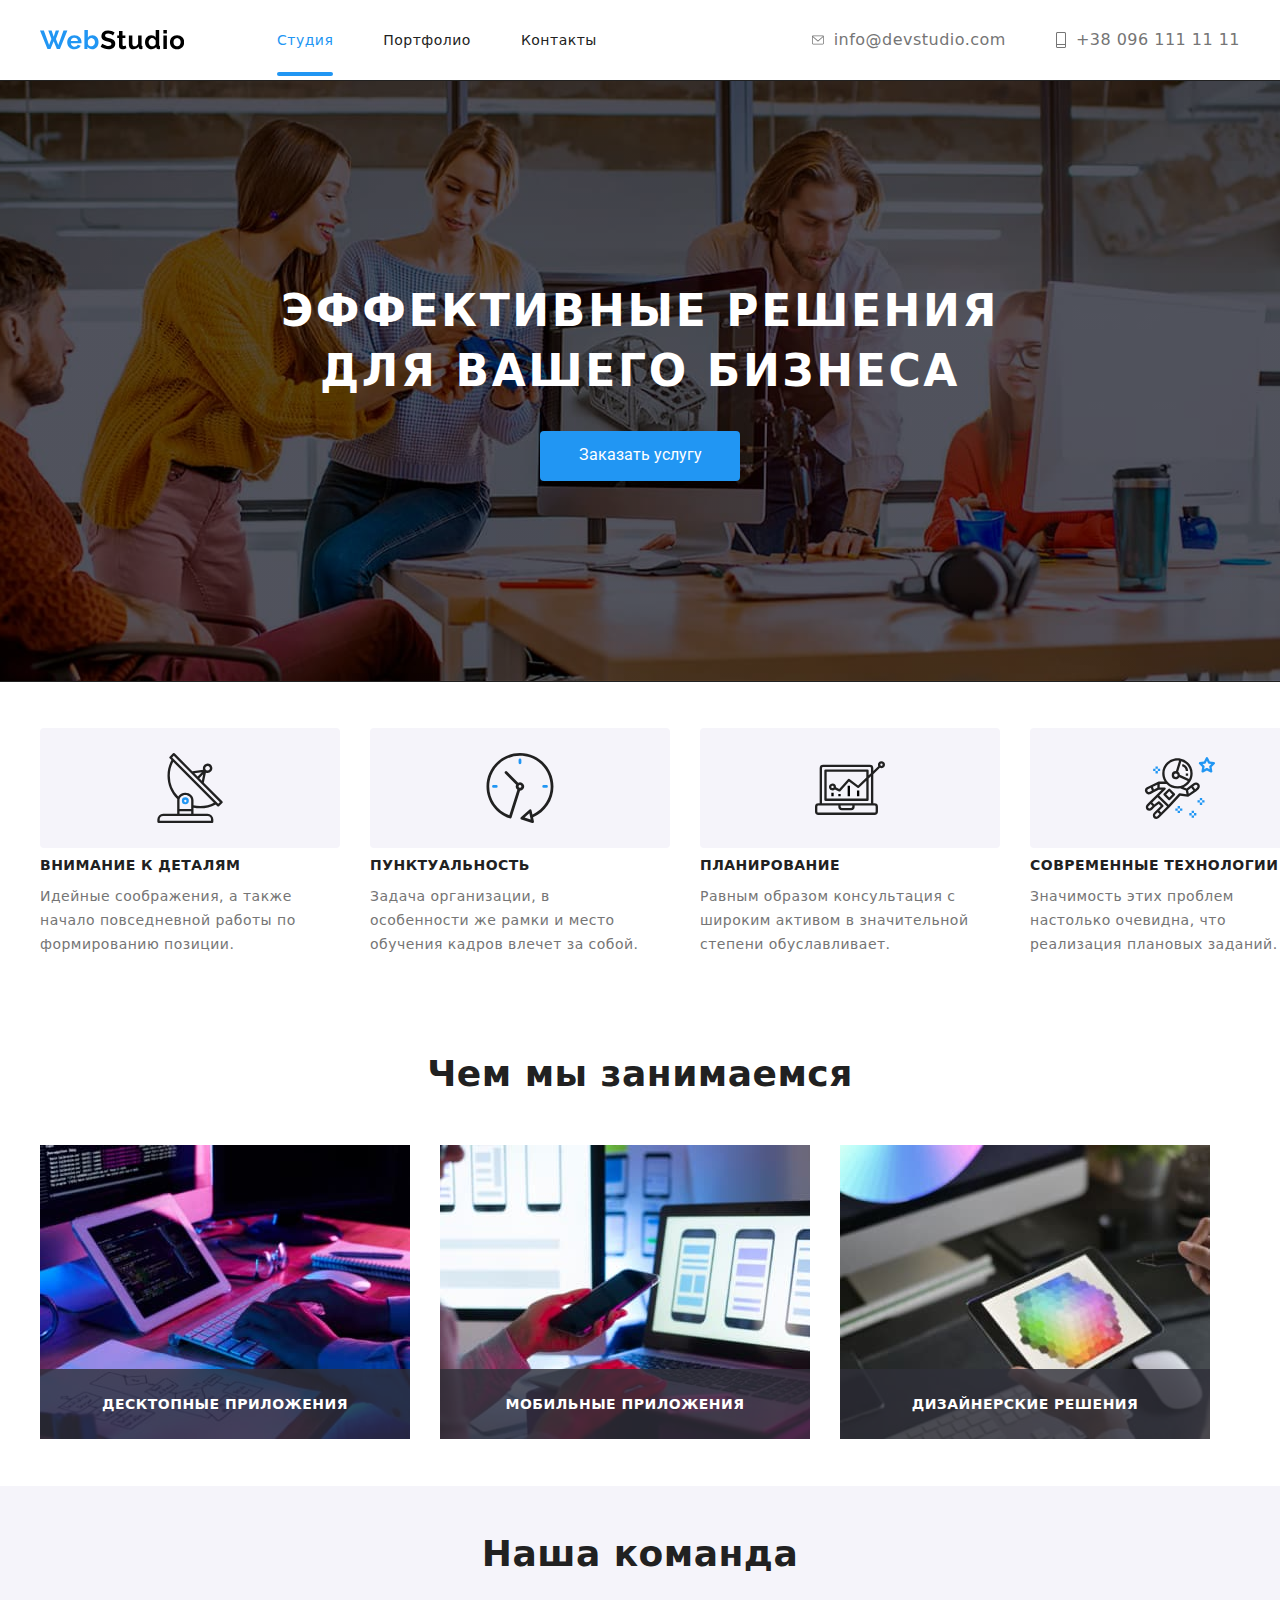
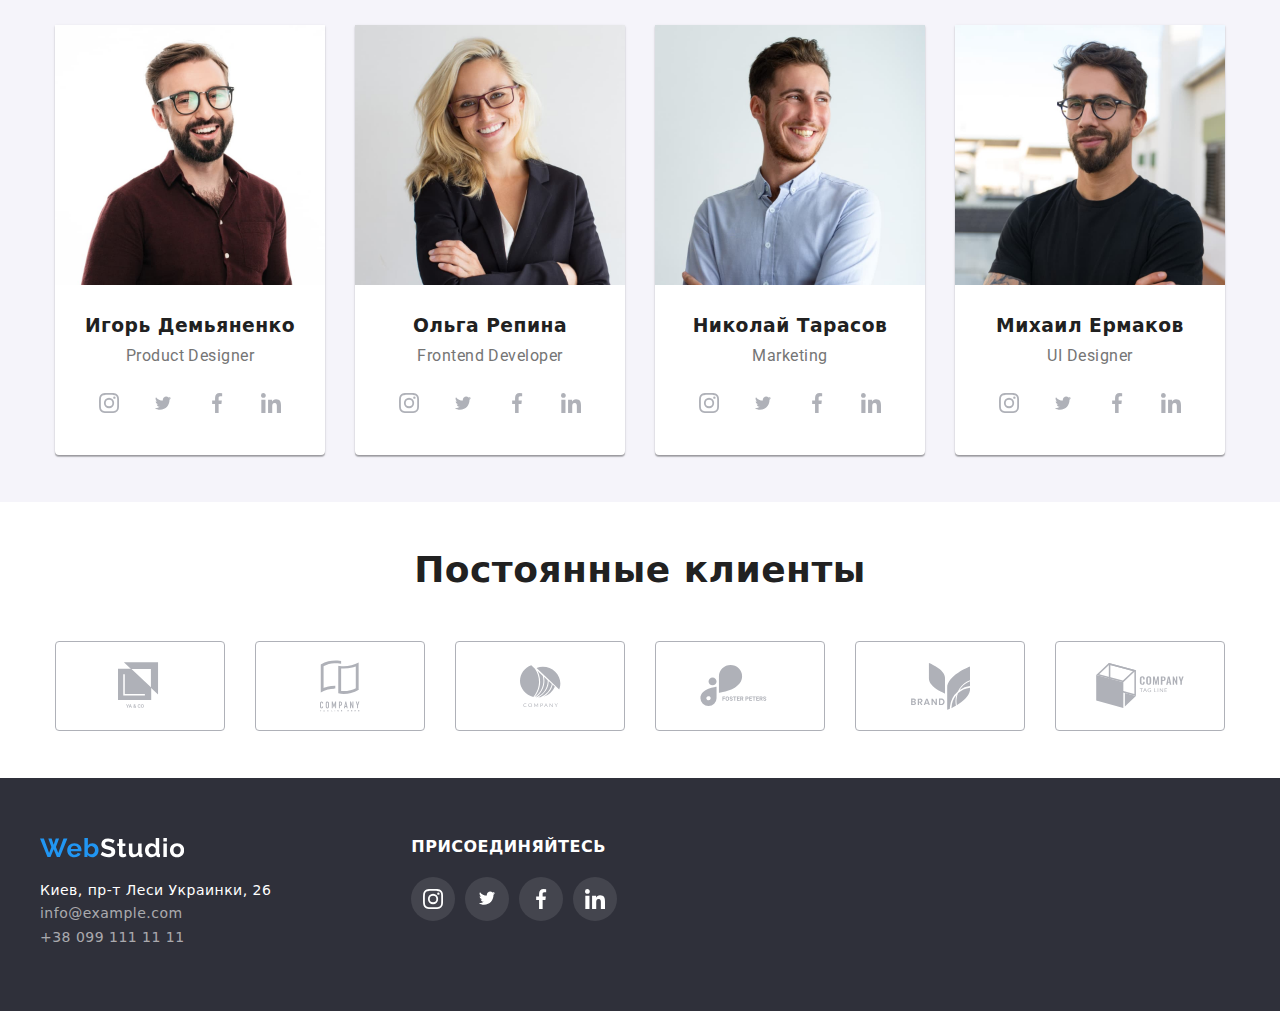
==== index.html @ a99de1c4 "first" ====
<!DOCTYPE html>
<html lang="ru">
<head>
    <meta charset="UTF-8">
    <meta name="viewport" content="width=device-width, initial-scale=1.0">
    <!-- Подключение стилей -->
    <link rel="stylesheet" href="./style.css">
    <link rel="stylesheet" href="https://cdnjs.cloudflare.com/ajax/libs/modern-normalize/1.0.0/modern-normalize.min.css">
    <link href="https://fonts.googleapis.com/css2?family=Roboto:wght@300;400;900&display=swap" rel="stylesheet">
    <title>Студия</title>
</head>
<body>
    <header class="header">
        <div class="conteiner">
        <div class="logo-logo"><a><img src="./img/WebStudio.svg" alt="логотип"></a></div>
        <nav class="main-nav">
            <ul class="nav-list">
                <li class="nav-list-li">
                <a class="studio first" href="">Студия</a>
                </li>
                <li class="nav-list-li">
                <a href="./portfolio.html">Портфолио</a>
                </li>
                <li class="nav-list-li">
                <a class="contacts-nav" href="">Контакты</a>
                </li>
            </ul>
        </nav>
            <ul class="contacts-head">
                <li class="mail">
                <a class="mailll" href="mailto:info@devstudio">
                    <svg class="mail-svg" height="16" width="12">
                        <use href="./img/sprite.svg#icon-mall-hover"></use>
                    </svg>info@devstudio.com</a>
                </li>
                <li>
                <a class="tell" href="tell:+38 096 111 11 11">
                    <svg class="mail-svg" height="16" width="10">
                        <use href="./img/sprite.svg#icon-Tell"></use>
                    </svg>+38 096 111 11 11</a>
                </li>
            </ul>
        </div>    
    </header>
    <main>
    <!----------HERO---------->  
        <section class="hero">
            <div class="overlay">
                <h1 class="hero-title">ЭФФЕКТИВНЫЕ РЕШЕНИЯ <br> ДЛЯ ВАШЕГО БИЗНЕСА</h1>
                <button class="buttonn" data-modal-open>Заказать услугу</button>
            </div>
        </section>
    <!-- Cпособности -->
        <section>
        <div class="conteiner">
            <ul class="ability-list">
                <li class="ability-list-li">
                    <div class="ability-icons">
                        <svg class="ability-icon" height="70">
                            <use href="./img/sprite.svg#icon-antenna"></use>
                        </svg>
                    </div>
                    <h3>Внимание к деталям</h3>
                    <p>Идейные соображения, а также начало повседневной работы по формированию позиции.</p>
                </li>
                <li class="ability-list-li">
                    <div class="ability-icons">
                        <svg class="ability-icon" height="70">
                            <use href="./img/sprite.svg#icon-Clock-1"></use>
                        </svg>
                    </div>
                    <h3>Пунктуальность</h3>
                    <p>Задача организации, в особенности же рамки и место обучения кадров влечет за собой.</p>
                </li>
                <li class="ability-list-li">
                    <div class="ability-icons">
                        <svg class="ability-icon" height="70">
                            <use href="./img/sprite.svg#icon-comp"></use>
                        </svg>
                    </div>
                    <h3>Планирование</h3>
                    <p>Равным образом консультация с широким активом в значительной степени обуславливает.</p>
                </li>
                <li class="ability-list-li">
                    <div class="ability-icons">
                        <svg class="ability-icon" height="70">
                            <use href="./img/sprite.svg#icon-astronaut-1"></use>
                        </svg>
                    </div>
                    <h3>Современные технологии</h3>
                    <p>Значимость этих проблем настолько очевидна, что реализация плановых заданий.</p>
                </li>
            </ul>
        </div>
        </section>
        <!-- Чем мы занимаемся-->
        <section>
        <div class="conteiner">
            <h2 class="gaget-title">Чем мы занимаемся</h2>
            <div>
                <ul class="gagets">
                    <li class="img-gagets">
                        <img src="./img/img1.jpg" width="370" height="294" alt="Компьютер"/>
                        <div class="whatwedo"><b class="what-title" >ДЕСКТОПНЫЕ ПРИЛОЖЕНИЯ</b></div>
                    </li>
                    <li class="img-gagets">
                        <img src="./img/img2.jpg" width="370" height="294" alt="Телефоны">
                        <div class="whatwedo"><b class="what-title">МОБИЛЬНЫЕ ПРИЛОЖЕНИЯ</b></div> 
                    </li>
                    <li class="img-gagets">
                        <img src="./img/img3.jpg" width="370" height="294" alt="Планшеты">
                        <div class="whatwedo"><b class="what-title">ДИЗАЙНЕРСКИЕ РЕШЕНИЯ</b></div>
                    </li>
                </ul>
            </div>
        </div>
        </section>
        <!--Команда-->      
        <section class="team-conteiner">
            <div class="conteiner">
                <h2 class="team-title">Наша команда</h2>
                <ul class="team">
                    <li class="worker">
                        <img src="./img/img.jpg" width="270" height="260" alt="Игорь_Демьяненко"/>
                        <h3 class="name">Игорь Демьяненко</h3>
                        <p class="profession">Product Designer</p>
                        <ul class="list-masanger">
                            <li class="li-masanger">
                                <a class="masanger-link" href="">
                                <svg class="mesanger-icon" height="20" width="20">
                                <use href="./img/sprite.svg#icon-instagram"></use>
                                </svg></a>
                            </li>
                            <li class="li-masanger">
                                <a class="masanger-link" href="">
                                <svg class="mesanger-icon" height="16.25" width="20">
                                <use href="./img/sprite.svg#icon-twitter"></use>
                                </svg></a>
                            </li>
                            <li class="li-masanger">
                                <a class="masanger-link" href="">
                                <svg class="mesanger-icon" height="20" width="20">
                                <use href="./img/sprite.svg#icon-facebook"></use>
                                </svg></a>
                            </li>
                            <li class="li-masanger">
                                <a class="masanger-link" href="">
                                <svg class="mesanger-icon" height="20" width="20">
                                <use href="./img/sprite.svg#icon-linkedin"></use>
                                </svg></a>
                            </li>
                        </ul>
                    </li>
                    <li class="worker">
                        <img src="./img/img (1).jpg" width="270" height="260" alt="Ольга_Репина">
                        <h3 class="name">Ольга Репина</h3>
                        <p class="profession">Frontend Developer</p>
                        <ul class="list-masanger">
                        <li class="li-masanger">
                            <a class="masanger-link" href="">
                            <svg class="mesanger-icon" height="20" width="20">
                            <use href="./img/sprite.svg#icon-instagram"></use>
                            </svg></a>
                        </li>
                        <li class="li-masanger">
                            <a class="masanger-link" href="">
                            <svg class="mesanger-icon" height="16.25" width="20">
                            <use href="./img/sprite.svg#icon-twitter"></use>
                            </svg></a>
                        </li>
                        <li class="li-masanger">
                            <a class="masanger-link" href="">
                            <svg class="mesanger-icon" height="20" width="20">
                            <use href="./img/sprite.svg#icon-facebook"></use>
                            </svg></a>
                        </li>
                        <li class="li-masanger">
                            <a class="masanger-link" href="">
                            <svg class="mesanger-icon" height="20" width="20">
                            <use href="./img/sprite.svg#icon-linkedin"></use>
                            </svg></a>
                        </li>
                        </ul>
                    </li>
                    <li class="worker">
                        <img src="./img/img (2).jpg" width="270" height="260" alt="Николай_Тарасов">
                        <h3 class="name">Николай Тарасов</h3>
                        <p class="profession">Marketing</p>
                        <ul class="list-masanger">
                            <li class="li-masanger">
                                <a class="masanger-link" href="">
                                <svg class="mesanger-icon" height="20" width="20">
                                <use href="./img/sprite.svg#icon-instagram"></use>
                                </svg></a>
                            </li>
                            <li class="li-masanger">
                                <a class="masanger-link" href="">
                                <svg class="mesanger-icon" height="16.25" width="20">
                                <use href="./img/sprite.svg#icon-twitter"></use>
                                </svg></a>
                                </li>
                            <li class="li-masanger">
                                <a class="masanger-link" href="">
                                <svg class="mesanger-icon" height="20" width="20">
                                <use href="./img/sprite.svg#icon-facebook"></use>
                                </svg></a>
                            </li>
                            <li class="li-masanger">
                                <a class="masanger-link" href="">
                                <svg class="mesanger-icon" height="20" width="20">
                                <use href="./img/sprite.svg#icon-linkedin"></use>
                                </svg></a>
                            </li>
                        </ul>
                    </li>
                    <li class="worker">
                        <img src="./img/img (3).jpg" width="270" height="260" alt="Михаил_Ермаков">
                        <h3 class="name">Михаил Ермаков</h3>
                        <p class="profession">UI Designer</p>
                        <ul class="list-masanger">
                            <li class="li-masanger">
                                <a class="masanger-link" href="">
                                <svg class="mesanger-icon" height="20" width="20">
                                <use href="./img/sprite.svg#icon-instagram"></use>
                                </svg></a>
                            </li>
                            <li class="li-masanger">
                                <a class="masanger-link" href="">
                                <svg class="mesanger-icon" height="16.25" width="20">
                                <use href="./img/sprite.svg#icon-twitter"></use>
                                </svg></a>
                            </li>
                            <li class="li-masanger">
                                <a class="masanger-link" href="">
                                <svg class="mesanger-icon" height="20" width="20">
                                <use href="./img/sprite.svg#icon-facebook"></use>
                                </svg></a>
                            </li>
                            <li class="li-masanger">
                                <a class="masanger-link" href="">
                                <svg class="mesanger-icon" height="20" width="20">
                                <use href="./img/sprite.svg#icon-linkedin"></use>
                                </svg></a>
                            </li>
                        </ul>
                    </li>
                </ul>
            </div>
        </section>
        <!----------ПОСТОЯННЫЕ КЛИЕНТЫ---------->
        <section>
            <div class="conteiner">
                <h2 class="team-title">Постоянные клиенты</h2>
                <ul class="clients">
                    <li class="clients-li">
                        <a class="svg-link" href="">
                            <svg class="company" width="44.27" height="49.23">
                                <use href="./img/sprite.svg#icon-YaCo"></use>
                            </svg>
                        </a>
                    </li>
                    <li class="clients-li">
                        <a class="svg-link" href="">
                            <svg class="company" width="40" height="52">
                                <use xlink:href="./img/sprite.svg#icon-company"></use>
                            </svg>
                        </a>
                    </li>
                    <li class="clients-li">
                        <a class="svg-link" href="">
                            <svg class="company" width="41" height="42.6">
                                <use xlink:href="./img/sprite.svg#icon-Company2"></use>
                            </svg>
                        </a>
                    </li>
                    <li class="clients-li">
                        <a class="svg-link" href="">
                            <svg class="company" width="79.66" height="42.02">
                                <use xlink:href="./img/sprite.svg#icon-Foster"></use>
                            </svg>
                        </a>
                    </li>
                    <li class="clients-li">
                        <a class="svg-link" href="">
                            <svg class="company" width="59" height="47">
                                <use xlink:href="./img/sprite.svg#icon-Brand"></use>
                            </svg>
                        </a>
                    </li>
                    <li class="clients-li">
                        <a class="svg-link" href="">
                            <svg class="company" width="88.48" height="45.44">
                                <use xlink:href="./img/sprite.svg#icon-TagLine"></use>
                            </svg>
                        </a>
                    </li>
                </ul>
            </div>
        </section>
    </main>
    <footer>
        <div class="conteiner">
            <ul class="footer-item">
                <li><a><img class="logo-footer" src="./img/WebStudio_white.svg" alt="логотип"></a>
                        <ul class="adress">
                            <li class="adres">Киев, пр-т Леси Украинки, 26<br/></li>
                            <li class="footer-con"><a class="footer-cont" href="mailto:info@example.com">info@example.com</a><br/></li>
                            <li class="footer-contents"><a class="footer-cont" href="tell:+38 099 111 11 11">+38 099 111 11 11</a></li>
                        </ul>
                </li>
                <li class="comeon-Li">
                    <b class="comeon">ПРИСОЕДИНЯЙТЕСЬ</b>
                    <ul class="footer-item2">
                        <li class="li-masanger2">
                            <a class="masanger-link2" href="">
                            <svg class="mesanger-icon2" height="20" width="20">
                            <use href="./img/sprite.svg#icon-instagram"></use>
                            </svg></a>
                        </li>
                        <li class="li-masanger2">
                            <a class="masanger-link2" href="">
                            <svg class="mesanger-icon2" height="16.25" width="20">
                            <use href="./img/sprite.svg#icon-twitter"></use>
                            </svg></a>
                        </li>
                        <li class="li-masanger2">
                            <a class="masanger-link2" href="">
                            <svg class="mesanger-icon2" height="20" width="20">
                            <use href="./img/sprite.svg#icon-facebook"></use>
                            </svg></a>
                        </li>
                        <li class="li-masanger2">
                            <a class="masanger-link2" href="">
                            <svg class="mesanger-icon2" height="20" width="20">
                            <use href="./img/sprite.svg#icon-linkedin"></use>
                            </svg></a>
                        </li>
                    </ul>
                </li>
            </ul>
        </div>
    </footer>
    <div class="backdrop is-hidden" data-modal>
        <div class="modal">
            <buttom class="modal-buttom" data-modal-close>
                <svg height="30" width="30">
                    <use xlink:href="./img/symbol-defs.svg#icon-close"></use>
                </svg>
            </buttom>
        </div>
    </div>
    <script src="./modal.js"></script>
    </body>
</html>
---- style.css ----
*,
*::before,
*::after {
margin: 0;
padding: 0;
border: 0;
}

* {
text-decoration: none;
list-style: none;
}
:root {
    --color-black: #212121;
    --color-gray: #757575;
    --color-wight: #FFFFFF;
    --color-blue: #2196F3;
    --color-gray-transparent: rgba(255, 255, 255, 0.6);
    --timing-function: cubic-bezier(0.4, 0, 0.2, 1);
}
body {
    font-family: Roboto, sans-serif;
    letter-spacing: 0.03em;
    color: var(--color-black);
    }
ul {
    list-style: none;
}
a {
    text-decoration: none;
}

img {
    display: block;
}

.conteiner {
    width: 1230px;
    padding-left: 15px;
    padding-right: 15px;
    margin: 0 auto; 
    }

/*========= header ==========*/
.nav-list a:hover {
    color:var(--color-blue);
    opacity: 1;
    transition: opacity 250ms var(--timing-function);
}
header .conteiner {
    display: flex;
    align-items: center;
    border-bottom: 1px solid #ECECEC;
}
.nav-list {
    display: flex;
    align-items: center;
    padding-top: 32px;
    padding-bottom: 32px;
    font-weight: 500;
    font-size: 14px;
    line-height: 16px;
}
.logo-logo {
    margin-right: 93px;
    align-items: center;
}
.nav-list-li:not(:last-child) {
    margin-right: 50px;
}
.nav-list.studio {
    text-transform: capitalize;
    font-size: 14px;
    font-weight: 500;
    line-height: 1.14;
    color:var(--color-black);
    letter-spacing: 0.02 em;
}
.studio {
    position: relative;
    color:var(--color-black);
    
    font-weight: 500;
}
.studio::after {
    content: "";
    display: block;
    box-sizing: border-box;
    position: absolute;
    bottom: 0;
    width: 100%;
    height: 4px;
    background: var(--color-blue);
    border-radius: 2px;
    }
.first {
    position: relative;
    color:var(--color-blue); 
    padding-bottom: 28px;
}
.studio.first {
    color:var(--color-blue);
}
.first::after {
    content: "";
    display: block;
    box-sizing: border-box;
    position: absolute;
    bottom: 0;
    width: 100%;
    height: 4px;
    background: var(--color-blue);
    border-radius: 2px;
    }
.main-nav a {
    color:var(--color-black);
}
.contacts-head a:hover {
    color:var(--color-blue);
    opacity: 1;
    transition: opacity 250ms var(--timing-function);
}
.contacts-head {
    display: flex;
    align-items: center;
    margin-left: auto;
}
.contacts-head2 {
    display: flex;
    align-items: center;
    margin-left: auto;
}
.mail {
    margin-right: 50px;
    align-items: center;
}

.mailll {
    color:var(--color-gray)
}
.mail-svg {
    margin-right: 10px;
    fill: currentColor;
    vertical-align: middle;
}
.tell {
    color:var(--color-gray);
}

/*==========HERO==========*/
.hero {
    text-align: center;
    background: #2F303A;
    left: 0px;
    top: 80px;
    padding-bottom: 200px;
    padding-top: 200px;
    max-width: 1600px;
    min-height: 480px;
    margin-right: auto;
    margin-left: auto;
    outline: 1px solid var(--color-black);
    background-image: linear-gradient(
        to right,
        rgba(0, 0, 0, 0.4),
        rgba(0, 0, 0, 0.4)
        ),
        url(./img/hero.jpg);
    background-repeat: no-repeat;
    background-position: center;
    background-size: cover;
}

.hero-title {
    font-weight: 900;
    font-size: 44px;
    line-height: 1.36;
    letter-spacing: 0.06em;
    text-transform: uppercase;
    color: #FFFFFF;
    margin-bottom: 30px;
}
.hero button {
    font-family: Roboto;
    min-width: 200px;
    padding: 10px 32px;
    height: 50px;
    left: 700px;
    background: var(--color-blue);
    border-radius: 4px;
    box-shadow: 0px 4px 4px rgba(0, 0, 0, 0.15);
}
.buttonn {
    color: var(--color-wight);
    padding: 200px 700px;
}
/*==========МОДАЛЬНОЕ ОКНО==========*/
.backdrop {
    position: fixed;
    top: 0;
    left: 0;
    width: 100%;
    height: 100%;
    background-color:rgba(0, 0, 0, 0.2);
}
.is-hidden {
    opacity: 0;
    pointer-events: none;
}
.is-hidden .modal {
    transform: translate(-50%, -50%) scale(0.9);
}

.modal {
    position: absolute;
    top: 50%;
    left: 50%;
    transform: translate(-50%, -50%) scale(1);
    transition: transform 250ms var(--timing-function);
    width: 528px;
    height: 581px;
    background: #FFFFFF;
    box-shadow: 0px 1px 3px rgba(0, 0, 0, 0.12), 0px 1px 1px rgba(0, 0, 0, 0.14), 0px 2px 1px rgba(0, 0, 0, 0.2);
    border-radius: 4px;
}
.modal-buttom {
    position: absolute;
    top: 8px;
    right: 8px;
}
/*========== Способности ==========*/
.ability-icons {
    background: #F5F4FA;
    border-radius: 4px;
    height: 120px;
}
.ability-icon{
    display: inline-block;
    text-align: center;
    margin-top: 25px;

}
.ability-list {
    display: flex;
    justify-content: space-around;
    padding-top:47px;
    padding-bottom: 47px;
}
.ability-list-li:not(:last-child) {
    margin-right: 30px;
}

.ability-list h3 {
    color: #212121;
    width: 270px;
    height: 16px;
    text-transform: uppercase;
    font-size: 14px;
    line-height: 1.14;
    margin-top: 10px;
}
.ability-list p {
    color: #757575;
    width: 270px;
    height: 75px;
    font-size: 14px;
    font-style: normal;
    font-weight: normal;
    font-size: 14px;
    line-height: 24px;
    margin-top: 10px;
    }
/*========== Чем мы занимаемся ==========*/
.gaget-title {
    font-size: 36px;
    line-height: 42px;
    text-align: center;
    padding-top: 47px;
}
.gagets {
    display: flex;
    padding-bottom: 47px;
}
.img-gagets {
    position: relative;
    margin-top: 50px;
}
.img-gagets.img-gagets:not(:last-child) {
margin-right: 30px;
}
.whatwedo {
    position: absolute;
    bottom: 0;
    left: 0;
    width: 100%;
    height: 70px;
    background-color: rgba(47, 48, 58, 0.8);
}
.what-title {
    position: absolute;
    top: 50%;
    left: 50%;
    transform: translate(-50%, -50%);
    font-size: 14px;
    line-height: 16px;
    white-space: nowrap;
}

/*========== Наша команда ========== */
.team-conteiner {
background-color: #F5F4FA;
}   
.team-title {
    font-size: 36px;
    line-height: 42px;
    padding-top: 47px;
    text-align: center;
}
.team {
    display: flex;
    justify-content: center;
    margin-top: 50px;
    text-align: center;
    padding-bottom: 47px;
}
.team li:not(:last-child) {
    margin-right: 30px;
}
.worker {
    background:var(--color-wight);
    box-shadow: 0px 1px 3px rgba(0, 0, 0, 0.12), 0px 1px 1px rgba(0, 0, 0, 0.14), 0px 2px 1px rgba(0, 0, 0, 0.2);
    border-radius: 0px 0px 4px 4px;
}
.team h3 {
    margin-top: 30px;
    text-align: center;
}
.team p {
    font-family: Roboto;
    font-size: 16px;
    line-height: 19px;
    color: #757575;
    margin-top: 10px;
}
.list-masanger {
    display: flex;
    justify-content: center;
    text-align: center;
    margin-bottom: 30px;
    margin-top: 16px;
}
.list-masanger .li-masanger:not(:last-child) {
    margin-right: 10px;
}
.li-masanger .masanger-link {
    display: flex;
    width: 44px;
    height: 44px;
    box-sizing: border-box;
    border-radius: 50%;
    background-color: var(--color-wight);

}
.masanger-link:hover {
    background-color: #2196F3;
    opacity: 1;
    transition: opacity 250ms var(--timing-function);
}
.mesanger-icon {
    fill: #AFB1B8;
    margin: auto;
}
.mesanger-icon:hover {
    fill: var(--color-wight);
    opacity: 1;
    transition: opacity 250ms var(--timing-function);
}
/*==========ПОСТОЯННЫЕ КЛИЕНТЫ==========*/
.clients {
    display: flex;
    justify-content: center;
    margin-top: 50px;
    text-align: center;
    padding-bottom: 47px;
}

.clients-li .svg-link:hover {
    color:var(--color-blue);
    border: 1px solid var(--color-blue);
    transition: opacity 250ms var(--timing-function);
}
.clients li:not(:last-child) {
    margin-right: 30px;
}
.clients-li .svg-link {
    display: flex;
    width: 170px;
    height: 90px;
    border: 1px solid #AFB1B8;
    box-sizing: border-box;
    border-radius: 4px;
    color: #AFB1B8;
    }
.company {
    margin: auto;
    fill: currentColor;
}

/*========== Подвал =========*/

footer {
    background: #2F303A;
    padding-top: 60px;
    padding-bottom: 60px;
}

.adres {
    color: var(--color-wight);
    font-size: 14px;
    line-height: 24px;
    margin-top: 20px;
} 
.adress a {
font-size: 14px;
line-height: 1.67;
color: rgba(255, 255, 255, 0.6);
font-style: normal;
}
.footer-cont {
    margin-top: 9px;
}
.footer-item {
    display: flex;
}
.footer-item li {
    margin-right: 70px;
}
.footer-item2 {
    display: flex;
    justify-content: center;
    text-align: center;
    margin-bottom: 30px;
    margin-top: 20px;
}
.li-masanger2 .masanger-link2 {
    display: flex;
    width: 44px;
    height: 44px;
    box-sizing: border-box;
    border-radius: 50%;
    background-color: rgba(255, 255, 255, 0.1);
}
.footer-item2 .li-masanger2:not(:last-child) {
    margin-right: 10px;
}
.mesanger-icon2 {
    fill: var(--color-wight);
    margin: auto;
}
.masanger-link2:hover {
    background-color: #2196F3;
    transition: opacity 250ms var(--timing-function);
}
b {
    color: var(--color-wight);
}

/*========== Стили к портфолио========== */
.portfolio {
    color:var(--color-black);
    font-style: normal;
    font-weight: 500;
}
.first {
    color:var(--color-blue); 
}
.portfolio.first {
    color:var(--color-blue);
}
.buttom:hover, .buttom:focus {
    background-color: var(--color-blue);
    color: var(--color-wight);
    transition: opacity 250ms var(--timing-function);
}

.buttom {
    min-width: 73px;
    text-transform: capitalize;
    font-weight: 500;
    font-size: 16px;
    line-height: 1.63;
    background: #F5F4FA;
    border-radius: 4px;
    border-color: var(--color-wight);
    box-shadow:none;
    padding: 6px 22px;
}
.buttom-button{
    display: flex;
    margin-top: 100px;
    padding-left: 280px;
}
.buttom-button button{
    text-align: center;
    margin-right: 8px;
    }


.name-progect {
    width: 322px;
    font-style: normal;
    font-weight: bold;
    font-size: 18px;
    line-height: 36px;
    letter-spacing: 0.06em;
    white-space: nowrap;
    color: var(--color-black);
}

.progect-what {
    font-size: 16px;
    line-height: 1.87;
    color: #757575;
    font-weight: 400;
}

.progect-list {
    overflow: hidden;
    padding-top: 56px;
    padding-bottom: 94px;
    display: flex;
    flex-wrap: wrap;
    justify-content: space-between;
}


.progect-list-li {
    margin-bottom: 30px;
    background: #FFFFFF;
    border: 1px solid #EEEEEE;
    box-sizing: border-box;

}
.progect-list-li:hover {
    box-shadow: 0px 1px 1px rgba(0, 0, 0, 0.12), 0px 4px 4px rgba(0, 0, 0, 0.06), 1px 4px 6px rgba(0, 0, 0, 0.16);
    transition: opacity 250ms var(--timing-function);
}

.progect-list h3 {
    width: 322px;
}
.progect-list .name-progect {
    margin-top: 20px;
    padding-left: 24px;
}
.progect-list .progect-what {
    width: 322px;
    font-size: 16px;
    line-height: 30px;
    font-family: Roboto;
    color: #757575;
    margin-top: 4px;
    margin-bottom: 20px;
    padding-left: 24px;
}

.overlay {
    position: relative;
    overflow: hidden;
}
.overlay-p {
    position: absolute;
    top: 0;
    left: 0;
    width: 100%;
    height: 100%;
    font-size: 18px;
    line-height: 28px;
    color: var(--color-wight);
    background-color: rgba(33, 150, 243, 0.9);
    transform: translateY(100%);
    
}
.overlay:hover .overlay-p {
    transform: translateY(0);
    transition: 250ms var(--timing-function);
}
.corona {
    position: absolute;
    height: 50%;
    width: 322px;
    top: 50%;
    left: 50%;
    transform: translate(-50%, -50%);
}
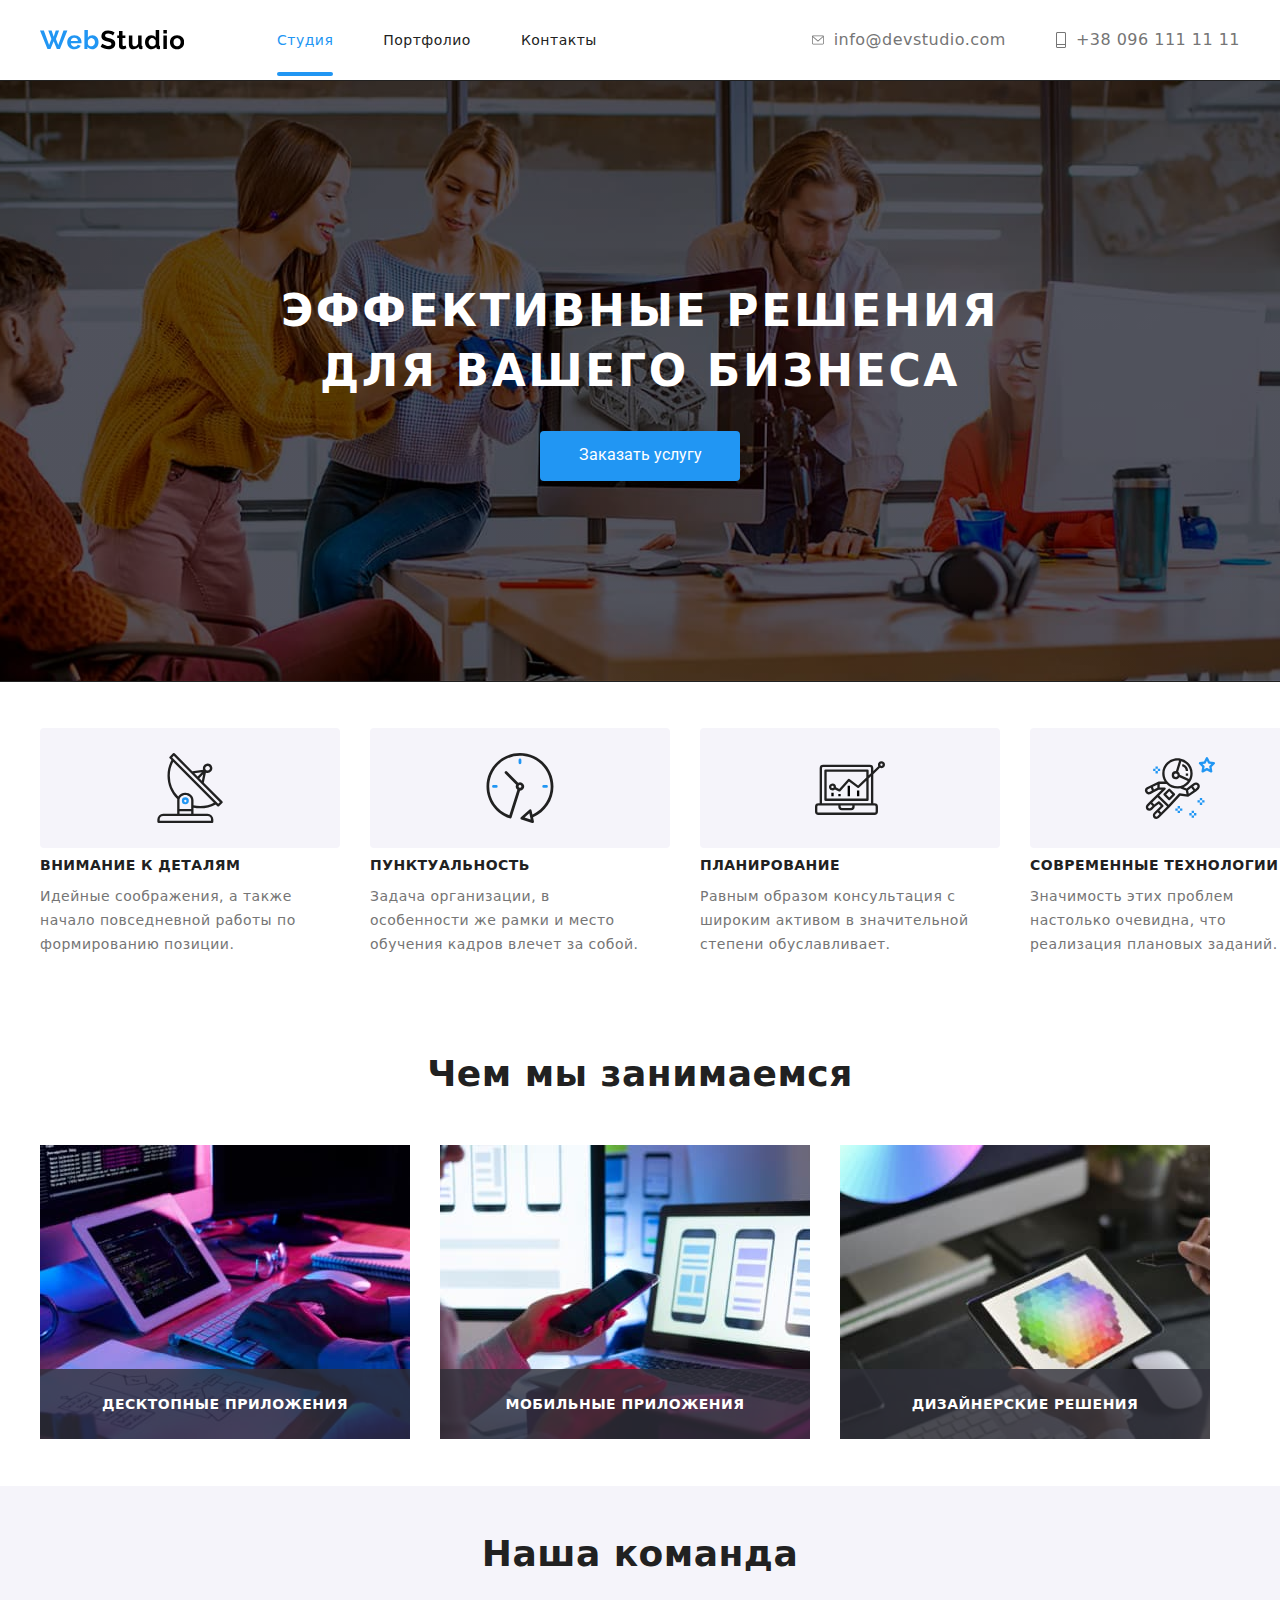
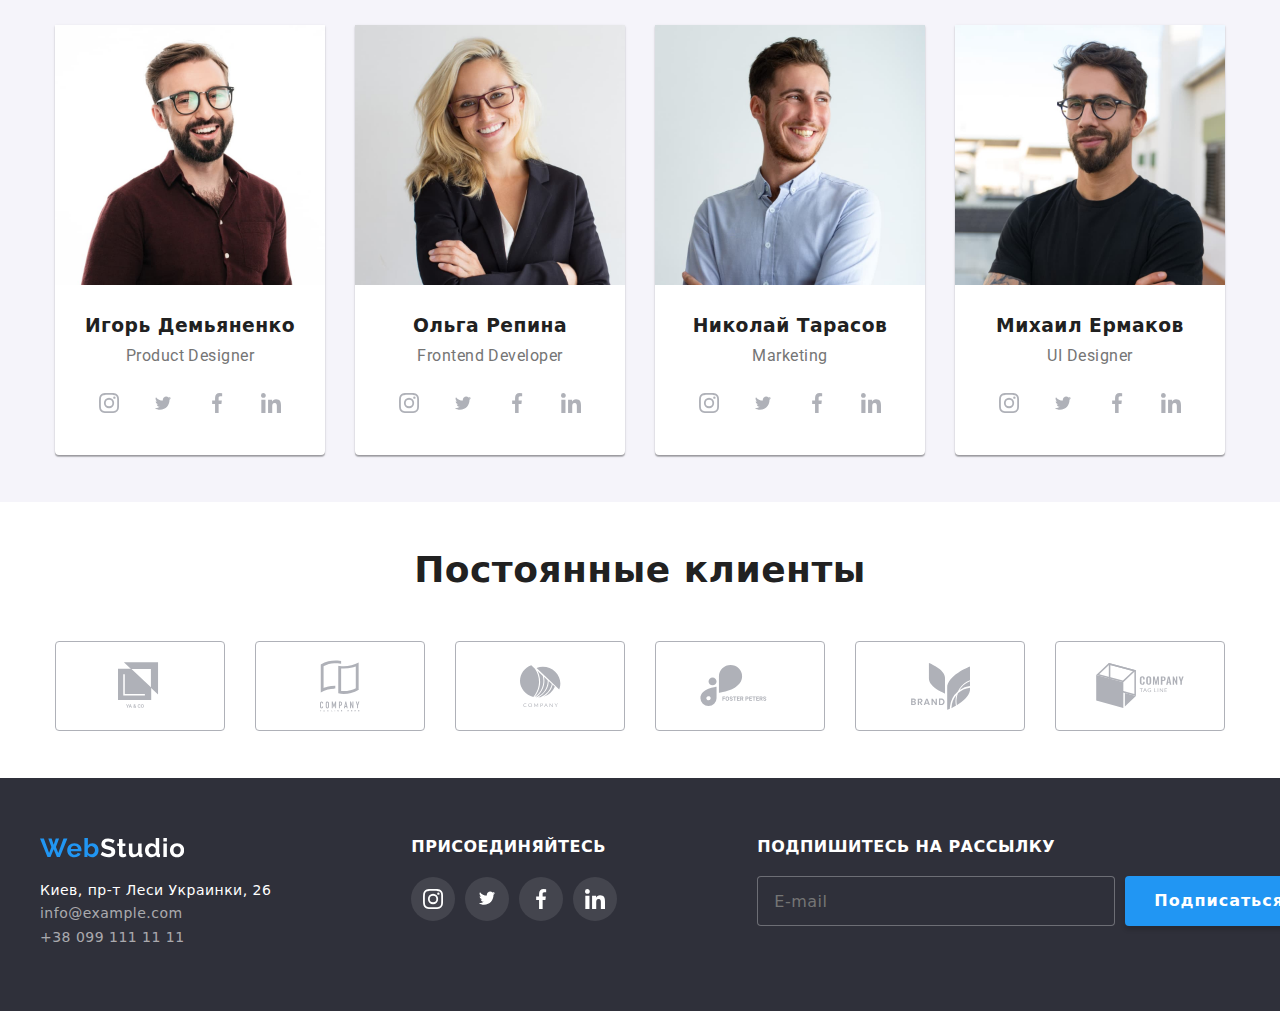
==== commit 938cd995: "done" ====
--- a/index.html
+++ b/index.html
@@ -337,14 +337,69 @@
                         </li>
                     </ul>
                 </li>
+                <li class="footeer-item">
+                    <b class="join">Подпишитесь на рассылку</b>
+                    <form action="" class="footer-form">
+                    <input type="email" name="email" placeholder="E-mail" class="footer-input" autocomplete="off"/>
+                    <button type="submit" class="button primary">
+                        Подписаться
+                        <svg class="icon-send">
+                            <use href="./img/symbol-defss.svg#icon-icon-send"></use>
+                        </svg>
+                    </button>
+                    </form>
+                </li>
             </ul>
         </div>
     </footer>
     <div class="backdrop is-hidden" data-modal>
         <div class="modal">
+            <form action="#" class="form-modal" autocomplete="off">
+                <h4 class="title-form">Оставьте свои данные, мы вам перезвоним</h4>
+                <div class="form-field">
+                    <label for="name">Имя</label>
+                    <div class="icon-input">
+                        <input id="name" type="text" name="name" class="input">
+                        <svg class="modal-icon" width="18" height="18">
+                            <use xlink:href="./img/symbol-defss.svg#icon-person-black-18dp-1"></use>
+                        </svg>
+                    </div>
+                </div>
+                <div class="form-field">
+                    <label for="tell">Телефон</label>
+                    <div class="icon-input">
+                        <input id="tell" type="tell" name="tell" class="input">
+                        <svg class="modal-icon" width="18" height="18">
+                            <use href="./img/symbol-defss.svg#icon-phone-black-18dp-1"></use>
+                        </svg>
+                    </div>
+                </div>
+                <div class="form-field">
+                <label for="email">Почта</label>
+                    <div class="icon-input">
+                        <input id="email" type="email" name="email" class="input">
+                        <svg class="modal-icon" width="18" height="18">
+                            <use href="./img/symbol-defss.svg#icon-email-black-18dp-1"></use>
+                        </svg>
+                    </div>
+                </div>
+                <div class="form-field text-comments">
+                    <label for="coments">Комментарий</label>
+                    <textarea name="coments" id="coments" placeholder="Введите текст"></textarea>
+                </div>
+                <div class="form-field checkbox-field">
+                    <label class="label label-rules">
+                    <input type="checkbox" name="policy" class="checkbox" />
+                    <span class="icon-checkbox"></span>
+                    Соглашаюсь с рассылкой и принимаю
+                    <a href="" class="conditions">Условия договора</a>
+                    </label>
+                </div>
+                <button type="submit" class="btn-submit">Отправить</button>
+            </form>
             <buttom class="modal-buttom" data-modal-close>
                 <svg height="30" width="30">
-                    <use xlink:href="./img/symbol-defs.svg#icon-close"></use>
+                    <use href="./img/symbol-defs.svg#icon-close"></use>
                 </svg>
             </buttom>
         </div>
--- a/style.css
+++ b/style.css
@@ -17,6 +17,11 @@
     --color-blue: #2196F3;
     --color-gray-transparent: rgba(255, 255, 255, 0.6);
     --timing-function: cubic-bezier(0.4, 0, 0.2, 1);
+    --primary-text-color: #212121;
+    --accent-color: #2196f3;
+    --input-border-color: rgba(33, 33, 33, 0.2);
+    --form-text-color: rgba(117, 117, 117, 0.5);
+    --secondary-text-color: #757575;
 }
 body {
     font-family: Roboto, sans-serif;
@@ -202,6 +207,8 @@
     width: 100%;
     height: 100%;
     background-color:rgba(0, 0, 0, 0.2);
+    transition-duration: 250ms;
+    transition-timing-function: cubic-bezier(0.4, 0, 0.2, 1);
 }
 .is-hidden {
     opacity: 0;
@@ -219,14 +226,170 @@
     transition: transform 250ms var(--timing-function);
     width: 528px;
     height: 581px;
+    padding: 40px;
     background: #FFFFFF;
     box-shadow: 0px 1px 3px rgba(0, 0, 0, 0.12), 0px 1px 1px rgba(0, 0, 0, 0.14), 0px 2px 1px rgba(0, 0, 0, 0.2);
     border-radius: 4px;
+
 }
 .modal-buttom {
     position: absolute;
+    fill: var(--color2, #000);
     top: 8px;
     right: 8px;
+}
+.form-modal {
+    width: 100%;
+}
+.form-field{
+    margin-bottom: 10px;
+    display: flex;
+    flex-direction: column;
+}
+.text-comments {
+    margin-bottom: 20px;
+}
+.icon-input{
+    position: relative;
+    display: flex;
+    flex-direction: column;
+}
+.title-form {
+    white-space: nowrap;
+    color:#212121;
+    font-weight: 700;
+    font-size: 20px;
+    line-height: 23px;
+    text-align: center;
+    color: var(--primary-text-color);
+    margin-bottom: 12px;
+}
+label {
+    margin-bottom: 4px;
+    font-family: Roboto;
+    font-size: 12px;
+    line-height: 1.16;
+    letter-spacing: 0.01em;
+    color: var(--secondary-text-color);
+    }
+input {
+    width: 448px;
+    height: 40px;
+    left: 576px;
+    top: 382px;
+    border: 1px solid rgba(33, 33, 33, 0.2);
+    box-sizing: border-box;
+    border-radius: 4px;
+    margin-left: 15px;
+    font-size: 14px;
+    line-height: 1.16;
+    letter-spacing: 0.01em;
+    outline: none;
+    padding-left: 45px;
+    }
+.input:focus {
+    border: 1px solid var(--accent-color);
+}
+.input:hover {
+    border: 1px solid var(--accent-color);
+}
+.modal-icon {
+    position: absolute;
+    top: 50%;
+    left: 12px;
+    transform: translateY(-50%);
+    fill: var(--primary-text-color);
+}
+.input:focus ~ .modal-icon {
+    fill: var(--accent-color);
+}
+.input:hover ~ .modal-icon {
+    fill: var(--accent-color);
+}
+textarea {
+    resize: none;
+    height: 120px;
+    padding: 12px 16px;
+    border: 1px solid var(--input-border-color);
+    border-radius: 4px;
+    outline: none;
+}
+textarea:focus {
+    border: 1px solid var(--accent-color);
+}
+textarea:hover {
+    border: 1px solid var(--accent-color);
+}
+textarea::placeholder {
+    font-size: 12px;
+    line-height: 1.16;
+    letter-spacing: 0.01em;
+    color: var(--form-text-color);
+}
+.checkbox-field {
+    margin-bottom: 30px;
+    display: flex;
+    flex-direction: row;
+    justify-content: center;
+    align-items: center;
+}
+.label-rules {
+    display: flex;
+}
+.label-rules a {
+    color: var(--accent-color);
+    text-decoration: underline;
+}
+.label-rules a:visited {
+    color: var(--accent-color);
+    text-decoration: underline;
+}
+.checkbox {
+    position: absolute;
+    width: 1px;
+    height: 1px;
+    margin: -1px;
+    border: 0;
+    padding: 0;
+    clip: rect(0 0 0 0);
+    overflow: hidden;
+}
+.icon-checkbox {
+    width: 16px;
+    height: 15px;
+    border: 2px solid var(--primary-text-color);
+    border-radius: 2px;
+    margin-right: 7px;
+}
+.checkbox:checked + .icon-checkbox {
+    background-color: var(--accent-color);
+    border: 2px solid var(--accent-color);
+    background-image: url(./img/icon\ check.svg);
+    background-origin: border-box;
+}
+.btn-submit {
+    display: block;
+    margin: 0 auto;
+    width: 200px;
+    height: 50px;
+    padding: 10px 55px;
+    background-color: var(--accent-color);
+    border: none;
+    border-radius: 4px;
+    box-shadow: 0px 4px 4px rgba(0, 0, 0, 0.15);
+    font-size: 16px;
+    line-height: 1.87;
+    font-weight: 700;
+    letter-spacing: 0.06em;
+    color: var(--color-wight);
+    transition: background-color 250ms var(--timing-function);
+}
+.btn-submit:hover {
+    background-color: #188ce8;
+}
+
+.modal-buttom:hover {
+    fill: var(--accent-color);
 }
 /*========== Способности ==========*/
 .ability-icons {
@@ -419,6 +582,7 @@
     font-size: 14px;
     line-height: 24px;
     margin-top: 20px;
+    white-space: nowrap;
 } 
 .adress a {
 font-size: 14px;
@@ -463,6 +627,55 @@
 }
 b {
     color: var(--color-wight);
+}
+.footeer-item {
+    justify-content: center;
+}
+.footer-form {
+    display: flex;
+}
+.footer-input {
+    width: 358px;
+    height: 50px;
+    padding: 15px 16px;
+    outline: none;
+    border: 1px solid rgba(255, 255, 255, 0.3);
+    font-size: 16px;
+    line-height: 1.25;
+    letter-spacing: 0.03em;
+    background-color: #2F303A;
+    display: inline-flex;
+    margin-right: 10px;
+}
+.footer-form .button {
+    width: 200px;
+    height: 50px;
+    padding: 10px 29px;
+    border-radius: 4px;
+    box-shadow: 0px 4px 4px rgba(0, 0, 0, 0.15);
+    font-size: 16px;
+    line-height: 1.87;
+    font-weight: 700;
+    letter-spacing: 0.06em;
+    text-align: left;
+    border: none;
+    display: inline-flex;
+    justify-content: space-between;
+    align-items: center;
+    color: var(--color-wight);
+    background-color: var(--accent-color);
+}
+.icon-send {
+    width: 24px;
+    height: 24px;
+    fill: var(--color-wight);
+}
+.join {
+    font-weight: 700;
+    line-height: 1.14;
+    text-transform: uppercase;
+    display: inline-block;
+    margin-bottom: 20px;
 }
 
 /*========== Стили к портфолио========== */
